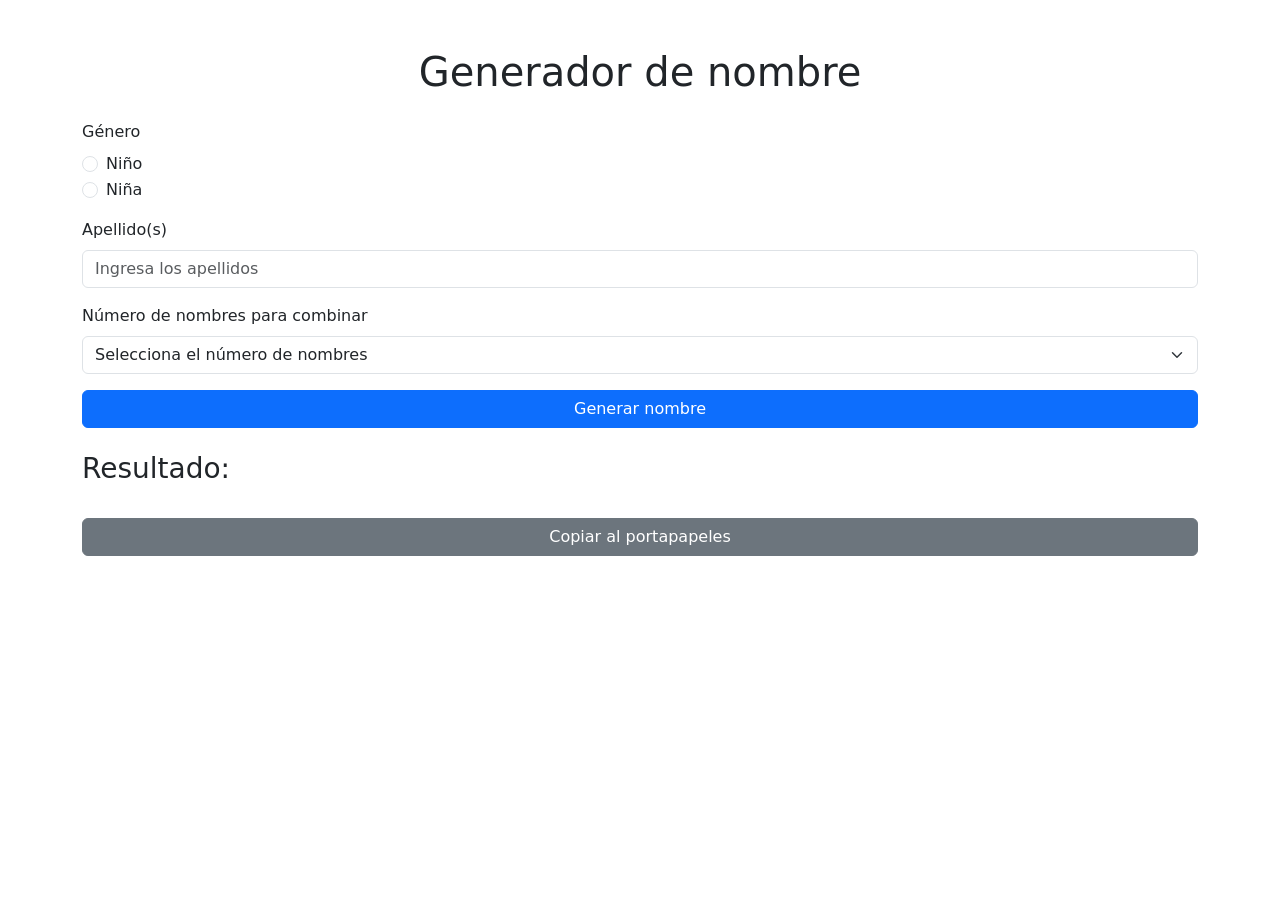
==== index.html @ 13f9e172 "Update index.html Added a TODO comment" ====
<!DOCTYPE html>
<html lang="es">
<head>
    <meta charset="UTF-8">
    <meta name="viewport" content="width=device-width, initial-scale=1.0">
    <title>Generador de nombre</title>
    <!-- Bootstrap CSS -->
    <link href="https://cdn.jsdelivr.net/npm/bootstrap@5.3.0-alpha1/dist/css/bootstrap.min.css" rel="stylesheet">
</head>
<body>

<!-- Contenedor principal -->
<div class="container mt-5">
    <h1 class="text-center mb-4">Generador de nombre</h1>

    <!-- Formulario -->
    <form id="form-nombres">
        <!-- Sección Género -->
        <div class="mb-3">
            <label for="genero" class="form-label">Género</label>
            <div class="form-check">
                <input class="form-check-input" type="radio" name="genero" id="generoNino" value="Niño">
                <label class="form-check-label" for="generoNino">
                    Niño
                </label>
            </div>
            <div class="form-check">
                <input class="form-check-input" type="radio" name="genero" id="generoNina" value="Niña">
                <label class="form-check-label" for="generoNina">
                    Niña
                </label>
            </div>
        </div>

        <!-- Input de Apellidos -->
        <div class="mb-3">
            <label for="apellidos" class="form-label">Apellido(s)</label>
            <input type="text" class="form-control" id="apellidos" placeholder="Ingresa los apellidos">
        </div>

        <!-- Drop-down para elegir número de nombres -->
        <div class="mb-3">
            <label for="numeroNombres" class="form-label">Número de nombres para combinar</label>
            <select class="form-select" id="numeroNombres">
                <option selected>Selecciona el número de nombres</option>
                <option value="1">Uno</option>
                <option value="2">Dos</option>
                <option value="3">Telenovelesco</option>
            </select>
        </div>

        <!-- Botón para generar nombre -->
        <button type="button" id="generarNombre" class="btn btn-primary w-100">Generar nombre</button>

    </form>

    <!-- Resultado -->
    <div class="mt-4">
        <h3>Resultado:</h3>
        <ul id="resultadoNombre"></ul>
        <button type="button" id="copiarPortapapeles" class="btn btn-secondary w-100 mt-3">Copiar al portapapeles</button>
    </div>
</div>

<!-- Bootstrap JS y dependencias -->
<script src="https://cdn.jsdelivr.net/npm/bootstrap@5.3.0-alpha1/dist/js/bootstrap.bundle.min.js"></script>
<!-- jQuery -->
<script src="https://ajax.googleapis.com/ajax/libs/jquery/3.5.1/jquery.min.js"></script>

<script>
    // Función para elegir nombres aleatorios sin repetir
    function obtenerNombresAleatorios(array, cantidad) {
        let nombresSeleccionados = [];
        let arrayTemporal = [...array]; // Clonamos el array para no modificar el original

        for (let i = 0; i < cantidad; i++) {
            let indiceAleatorio = Math.floor(Math.random() * arrayTemporal.length);
            nombresSeleccionados.push(arrayTemporal[indiceAleatorio]);
            arrayTemporal.splice(indiceAleatorio, 1); // Eliminamos el nombre seleccionado para no repetirlo
        }
        return nombresSeleccionados;
    }

    // Función para copiar el contenido al portapapeles
    function copiarAlPortapapeles() {
        // Obtener el contenido del elemento #resultadoNombre
        let contenido = $('#resultadoNombre').text();

        // Crear un elemento textarea temporal para copiar el contenido
        let textarea = document.createElement('textarea');
        textarea.value = contenido;
        document.body.appendChild(textarea);

        // Seleccionar y copiar el texto
        textarea.select();
        document.execCommand('copy');

        // Eliminar el textarea temporal
        document.body.removeChild(textarea);

        // Confirmar al usuario que se ha copiado el contenido
        // TODO: Fix, this is showing the alert multiple times
        // alert('Contenido copiado al portapapeles.');
    }

    // Cargar el archivo JSON con los nombres
    $.getJSON("nombres.json", function(data) {
        // Al hacer clic en el botón de generar nombre
        $('#generarNombre').click(function() {
            // Obtener los valores seleccionados por el usuario
            let genero = $("input[name='genero']:checked").val();
            let apellidos = $('#apellidos').val();
            let cantidadNombres = parseInt($('#numeroNombres').val());

            // Validaciones
            if (!genero) {
                alert("Por favor, selecciona un género.");
                return;
            }
            if (!apellidos) {
                alert("Por favor, ingresa los apellidos.");
                return;
            }
            if (isNaN(cantidadNombres)) {
                alert("Por favor, selecciona la cantidad de nombres.");
                return;
            }

            // Seleccionar el array de nombres según el género
            let nombresArray = (genero === "Niña") ? data.nombresMujer : data.nombresHombre;

            // Obtener nombres aleatorios del array sin repetir
            let nombresSeleccionados = obtenerNombresAleatorios(nombresArray, cantidadNombres);

            // Concatenar nombres con los apellidos
            let nombreCompleto = nombresSeleccionados.join(" ") + " " + apellidos;

            // Obtener iniciales
            let iniciales = nombresSeleccionados.map(n => n.charAt(0)).join('') + apellidos.split(' ').map(a => a.charAt(0)).join('');

            // Obtener el código personalizado
            let apellidosArray = apellidos.split(' ');
            let codigo = (apellidosArray[0].substring(0, 2) + apellidosArray[1].charAt(0) + 
                          nombresSeleccionados[0].charAt(0)).toUpperCase();

            // Obtener fecha actual y sumarle 9 meses
            let fecha = new Date();
            fecha.setMonth(fecha.getMonth() + 9);

            // Formato de fecha (yyMMdd)
            let year = fecha.getFullYear().toString().slice(-2);
            let month = ('0' + (fecha.getMonth() + 1)).slice(-2);
            let day = ('0' + fecha.getDate()).slice(-2);

            let fechaCodigo = year + month + day;

            // Mostrar el resultado
            $('#resultadoNombre').append(
                '<li><b>Nombre:</b> ' + nombreCompleto + '\n<br>' + 
                '<b>Iniciales:</b> ' + iniciales + '\n<br>' + 
                '<b>RFC:</b> ' + codigo + fechaCodigo + '\n\n</li>'
                );

            // Asignar la función al botón
            $('#copiarPortapapeles').click(copiarAlPortapapeles);
        });
    }).fail(function() {
        console.error("Error al cargar la base de datos de nombres.");
    });
</script>
</body>
</html>
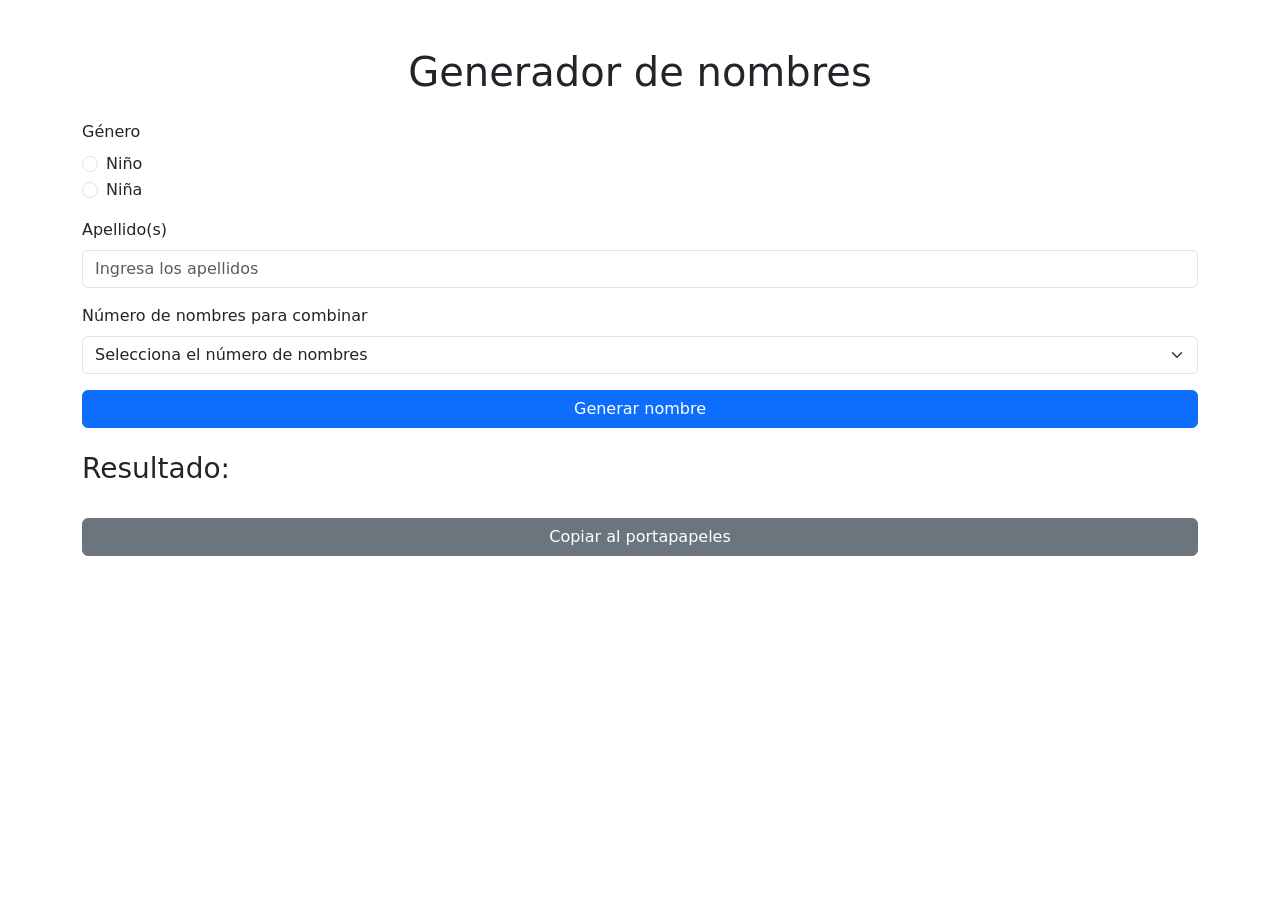
==== commit 191987a3: "Fixed some wording" ====
--- a/index.html
+++ b/index.html
@@ -3,7 +3,7 @@
 <head>
     <meta charset="UTF-8">
     <meta name="viewport" content="width=device-width, initial-scale=1.0">
-    <title>Generador de nombre</title>
+    <title>Generador de nombres</title>
     <!-- Bootstrap CSS -->
     <link href="https://cdn.jsdelivr.net/npm/bootstrap@5.3.0-alpha1/dist/css/bootstrap.min.css" rel="stylesheet">
 </head>
@@ -11,7 +11,7 @@
 
 <!-- Contenedor principal -->
 <div class="container mt-5">
-    <h1 class="text-center mb-4">Generador de nombre</h1>
+    <h1 class="text-center mb-4">Generador de nombres</h1>
 
     <!-- Formulario -->
     <form id="form-nombres">
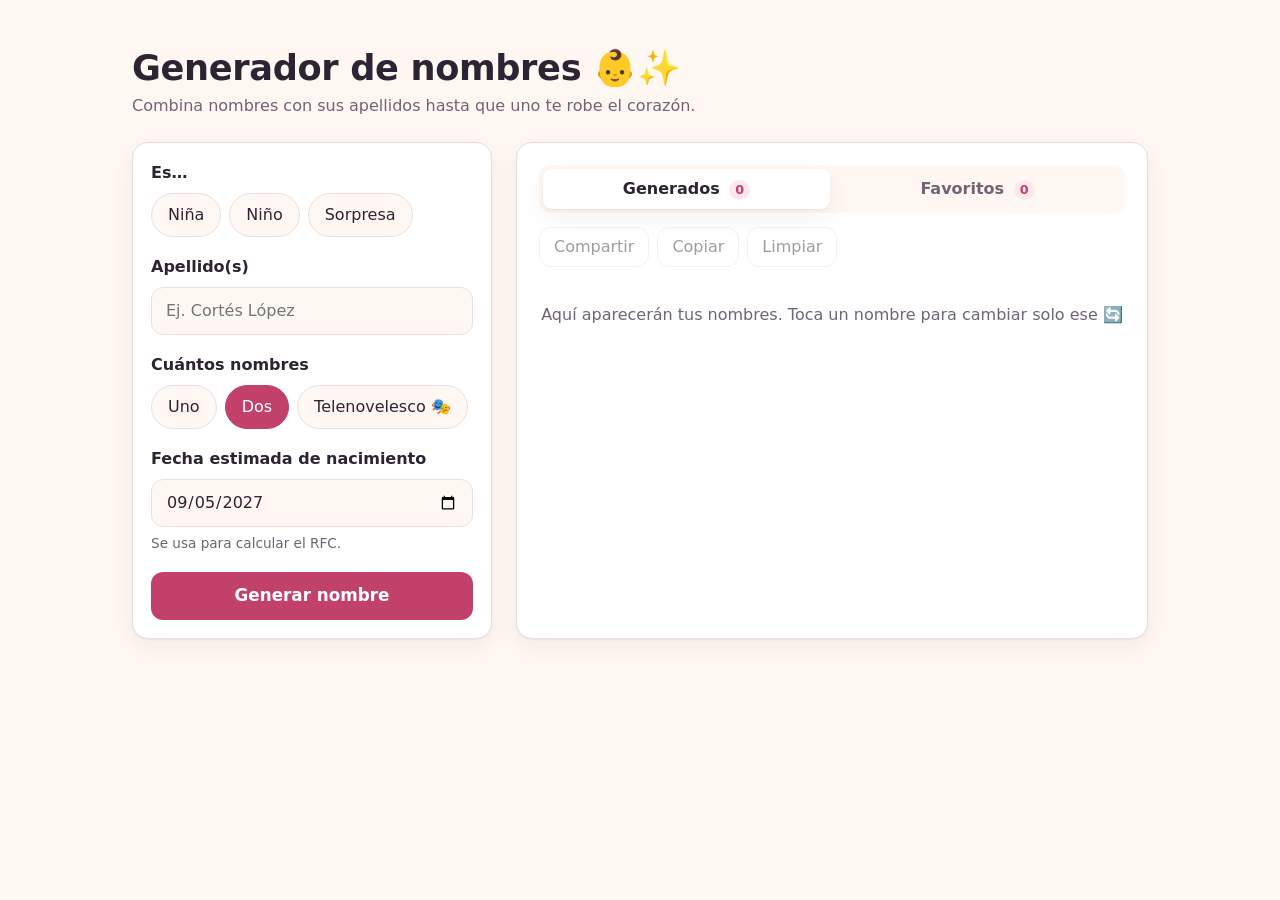
==== commit 9eb55acf: "Rediseño mobile-first, corrección de bugs, favoritos y compartir - Corrige: un solo apellido rompía " ====
--- a/index.html
+++ b/index.html
@@ -2,171 +2,99 @@
 <html lang="es">
 <head>
     <meta charset="UTF-8">
-    <meta name="viewport" content="width=device-width, initial-scale=1.0">
+    <meta name="viewport" content="width=device-width, initial-scale=1.0, viewport-fit=cover">
     <title>Generador de nombres</title>
-    <!-- Bootstrap CSS -->
-    <link href="https://cdn.jsdelivr.net/npm/bootstrap@5.3.0-alpha1/dist/css/bootstrap.min.css" rel="stylesheet">
+    <meta name="description" content="Genera combinaciones de nombres para tu bebé con sus apellidos, guarda tus favoritos y compártelos.">
+    <meta name="theme-color" content="#fff7f2" media="(prefers-color-scheme: light)">
+    <meta name="theme-color" content="#1c1820" media="(prefers-color-scheme: dark)">
+    <meta property="og:title" content="Generador de nombres 👶✨">
+    <meta property="og:description" content="Combinaciones de nombres para tu bebé, con sus apellidos. Guarda tus favoritos y compártelos.">
+    <meta property="og:type" content="website">
+    <link rel="icon" href="data:image/svg+xml,<svg xmlns='http://www.w3.org/2000/svg' viewBox='0 0 100 100'><text y='.9em' font-size='90'>👶</text></svg>">
+    <link rel="stylesheet" href="css/estilos.css">
 </head>
 <body>
+<div class="app">
+    <header class="encabezado">
+        <h1>Generador de nombres <span aria-hidden="true">👶✨</span></h1>
+        <p>Combina nombres con sus apellidos hasta que uno te robe el corazón.</p>
+    </header>
 
-<!-- Contenedor principal -->
-<div class="container mt-5">
-    <h1 class="text-center mb-4">Generador de nombres</h1>
+    <form id="formulario" class="panel formulario" novalidate>
+        <fieldset class="campo">
+            <legend>Es…</legend>
+            <div class="chips" role="radiogroup">
+                <label class="chip"><input type="radio" name="genero" value="nina"><span>Niña</span></label>
+                <label class="chip"><input type="radio" name="genero" value="nino"><span>Niño</span></label>
+                <label class="chip"><input type="radio" name="genero" value="sorpresa"><span>Sorpresa</span></label>
+            </div>
+            <p class="error" id="error-genero" hidden>Elige una opción para saber de qué lista sacar nombres.</p>
+        </fieldset>
 
-    <!-- Formulario -->
-    <form id="form-nombres">
-        <!-- Sección Género -->
-        <div class="mb-3">
-            <label for="genero" class="form-label">Género</label>
-            <div class="form-check">
-                <input class="form-check-input" type="radio" name="genero" id="generoNino" value="Niño">
-                <label class="form-check-label" for="generoNino">
-                    Niño
-                </label>
-            </div>
-            <div class="form-check">
-                <input class="form-check-input" type="radio" name="genero" id="generoNina" value="Niña">
-                <label class="form-check-label" for="generoNina">
-                    Niña
-                </label>
-            </div>
+        <div class="campo">
+            <label for="apellidos" class="etiqueta">Apellido(s)</label>
+            <input type="text" id="apellidos" name="apellidos" class="entrada" placeholder="Ej. Cortés López"
+                   autocomplete="family-name" autocapitalize="words" enterkeyhint="go" aria-describedby="error-apellidos">
+            <p class="error" id="error-apellidos" hidden>Escribe al menos un apellido.</p>
         </div>
 
-        <!-- Input de Apellidos -->
-        <div class="mb-3">
-            <label for="apellidos" class="form-label">Apellido(s)</label>
-            <input type="text" class="form-control" id="apellidos" placeholder="Ingresa los apellidos">
+        <fieldset class="campo">
+            <legend>Cuántos nombres</legend>
+            <div class="chips" role="radiogroup">
+                <label class="chip"><input type="radio" name="cantidad" value="1"><span>Uno</span></label>
+                <label class="chip"><input type="radio" name="cantidad" value="2" checked><span>Dos</span></label>
+                <label class="chip"><input type="radio" name="cantidad" value="3"><span>Telenovelesco 🎭</span></label>
+            </div>
+        </fieldset>
+
+        <div class="campo">
+            <label for="fecha" class="etiqueta">Fecha estimada de nacimiento</label>
+            <input type="date" id="fecha" name="fecha" class="entrada" aria-describedby="ayuda-fecha">
+            <p class="ayuda" id="ayuda-fecha">Se usa para calcular el RFC.</p>
         </div>
 
-        <!-- Drop-down para elegir número de nombres -->
-        <div class="mb-3">
-            <label for="numeroNombres" class="form-label">Número de nombres para combinar</label>
-            <select class="form-select" id="numeroNombres">
-                <option selected>Selecciona el número de nombres</option>
-                <option value="1">Uno</option>
-                <option value="2">Dos</option>
-                <option value="3">Telenovelesco</option>
-            </select>
+        <div class="barra-generar">
+            <button type="submit" class="boton boton-principal" id="generar">Generar nombre</button>
+        </div>
+    </form>
+
+    <main class="panel resultados">
+        <div class="pestanas" role="tablist">
+            <button type="button" role="tab" class="pestana" id="tab-generados" aria-selected="true" aria-controls="lista-generados">
+                Generados <span class="contador" id="contador-generados">0</span>
+            </button>
+            <button type="button" role="tab" class="pestana" id="tab-favoritos" aria-selected="false" aria-controls="lista-favoritos">
+                Favoritos <span class="contador" id="contador-favoritos">0</span>
+            </button>
         </div>
 
-        <!-- Botón para generar nombre -->
-        <button type="button" id="generarNombre" class="btn btn-primary w-100">Generar nombre</button>
+        <div class="herramientas">
+            <button type="button" class="boton boton-suave" id="compartir">Compartir</button>
+            <button type="button" class="boton boton-suave" id="copiar">Copiar</button>
+            <button type="button" class="boton boton-suave" id="limpiar">Limpiar</button>
+        </div>
 
-    </form>
+        <ul class="lista" id="lista-generados" role="tabpanel" aria-labelledby="tab-generados"></ul>
+        <ul class="lista" id="lista-favoritos" role="tabpanel" aria-labelledby="tab-favoritos" hidden></ul>
 
-    <!-- Resultado -->
-    <div class="mt-4">
-        <h3>Resultado:</h3>
-        <ul id="resultadoNombre"></ul>
-        <button type="button" id="copiarPortapapeles" class="btn btn-secondary w-100 mt-3">Copiar al portapapeles</button>
-    </div>
+        <p class="vacio" id="vacio-generados">Aquí aparecerán tus nombres. Toca un nombre para cambiar solo ese 🔄</p>
+        <p class="vacio" id="vacio-favoritos" hidden>Aún no tienes favoritos. Toca el ♡ de un nombre que te guste.</p>
+    </main>
 </div>
 
-<!-- Bootstrap JS y dependencias -->
-<script src="https://cdn.jsdelivr.net/npm/bootstrap@5.3.0-alpha1/dist/js/bootstrap.bundle.min.js"></script>
-<!-- jQuery -->
-<script src="https://ajax.googleapis.com/ajax/libs/jquery/3.5.1/jquery.min.js"></script>
+<div class="aviso" id="aviso" role="status" aria-live="polite"></div>
 
-<script>
-    // Función para elegir nombres aleatorios sin repetir
-    function obtenerNombresAleatorios(array, cantidad) {
-        let nombresSeleccionados = [];
-        let arrayTemporal = [...array]; // Clonamos el array para no modificar el original
+<template id="plantilla-tarjeta">
+    <li class="tarjeta">
+        <p class="nombre-completo"><span class="nombres"></span> <span class="apellidos"></span></p>
+        <p class="detalles"></p>
+        <div class="acciones">
+            <button type="button" class="icono favorito" aria-pressed="false" aria-label="Guardar en favoritos">♡</button>
+            <button type="button" class="icono compartir-uno" aria-label="Compartir este nombre">↗</button>
+        </div>
+    </li>
+</template>
 
-        for (let i = 0; i < cantidad; i++) {
-            let indiceAleatorio = Math.floor(Math.random() * arrayTemporal.length);
-            nombresSeleccionados.push(arrayTemporal[indiceAleatorio]);
-            arrayTemporal.splice(indiceAleatorio, 1); // Eliminamos el nombre seleccionado para no repetirlo
-        }
-        return nombresSeleccionados;
-    }
-
-    // Función para copiar el contenido al portapapeles
-    function copiarAlPortapapeles() {
-        // Obtener el contenido del elemento #resultadoNombre
-        let contenido = $('#resultadoNombre').text();
-
-        // Crear un elemento textarea temporal para copiar el contenido
-        let textarea = document.createElement('textarea');
-        textarea.value = contenido;
-        document.body.appendChild(textarea);
-
-        // Seleccionar y copiar el texto
-        textarea.select();
-        document.execCommand('copy');
-
-        // Eliminar el textarea temporal
-        document.body.removeChild(textarea);
-
-        // Confirmar al usuario que se ha copiado el contenido
-        // TODO: Fix, this is showing the alert multiple times
-        // alert('Contenido copiado al portapapeles.');
-    }
-
-    // Cargar el archivo JSON con los nombres
-    $.getJSON("nombres.json", function(data) {
-        // Al hacer clic en el botón de generar nombre
-        $('#generarNombre').click(function() {
-            // Obtener los valores seleccionados por el usuario
-            let genero = $("input[name='genero']:checked").val();
-            let apellidos = $('#apellidos').val();
-            let cantidadNombres = parseInt($('#numeroNombres').val());
-
-            // Validaciones
-            if (!genero) {
-                alert("Por favor, selecciona un género.");
-                return;
-            }
-            if (!apellidos) {
-                alert("Por favor, ingresa los apellidos.");
-                return;
-            }
-            if (isNaN(cantidadNombres)) {
-                alert("Por favor, selecciona la cantidad de nombres.");
-                return;
-            }
-
-            // Seleccionar el array de nombres según el género
-            let nombresArray = (genero === "Niña") ? data.nombresMujer : data.nombresHombre;
-
-            // Obtener nombres aleatorios del array sin repetir
-            let nombresSeleccionados = obtenerNombresAleatorios(nombresArray, cantidadNombres);
-
-            // Concatenar nombres con los apellidos
-            let nombreCompleto = nombresSeleccionados.join(" ") + " " + apellidos;
-
-            // Obtener iniciales
-            let iniciales = nombresSeleccionados.map(n => n.charAt(0)).join('') + apellidos.split(' ').map(a => a.charAt(0)).join('');
-
-            // Obtener el código personalizado
-            let apellidosArray = apellidos.split(' ');
-            let codigo = (apellidosArray[0].substring(0, 2) + apellidosArray[1].charAt(0) + 
-                          nombresSeleccionados[0].charAt(0)).toUpperCase();
-
-            // Obtener fecha actual y sumarle 9 meses
-            let fecha = new Date();
-            fecha.setMonth(fecha.getMonth() + 9);
-
-            // Formato de fecha (yyMMdd)
-            let year = fecha.getFullYear().toString().slice(-2);
-            let month = ('0' + (fecha.getMonth() + 1)).slice(-2);
-            let day = ('0' + fecha.getDate()).slice(-2);
-
-            let fechaCodigo = year + month + day;
-
-            // Mostrar el resultado
-            $('#resultadoNombre').append(
-                '<li><b>Nombre:</b> ' + nombreCompleto + '\n<br>' + 
-                '<b>Iniciales:</b> ' + iniciales + '\n<br>' + 
-                '<b>RFC:</b> ' + codigo + fechaCodigo + '\n\n</li>'
-                );
-
-            // Asignar la función al botón
-            $('#copiarPortapapeles').click(copiarAlPortapapeles);
-        });
-    }).fail(function() {
-        console.error("Error al cargar la base de datos de nombres.");
-    });
-</script>
+<script type="module" src="js/app.js"></script>
 </body>
 </html>
--- a/css/estilos.css
+++ b/css/estilos.css
@@ -0,0 +1,330 @@
+/* ---------- Tokens ---------- */
+:root {
+    --fondo: #fff7f2;
+    --panel: #ffffff;
+    --texto: #2d2433;
+    --texto-suave: #6e6475;
+    --borde: #eadfe0;
+    --acento: #c2416b;
+    --acento-texto: #ffffff;
+    --acento-suave: #fde8ee;
+    --error: #b42318;
+    --sombra: 0 1px 2px rgb(45 36 51 / 6%), 0 8px 24px rgb(45 36 51 / 6%);
+    --radio: 16px;
+    --fuente: system-ui, -apple-system, "Segoe UI", Roboto, sans-serif;
+    --fuente-nombre: "Iowan Old Style", "Palatino Linotype", Palatino, Georgia, serif;
+    color-scheme: light dark;
+}
+
+@media (prefers-color-scheme: dark) {
+    :root {
+        --fondo: #1c1820;
+        --panel: #26212b;
+        --texto: #f3eef5;
+        --texto-suave: #b4aab9;
+        --borde: #3a333f;
+        --acento: #f07fa0;
+        --acento-texto: #1c1820;
+        --acento-suave: #3d2731;
+        --error: #ff8a80;
+        --sombra: none;
+    }
+}
+
+/* ---------- Base ---------- */
+*, *::before, *::after { box-sizing: border-box; }
+
+body {
+    margin: 0;
+    background: var(--fondo);
+    color: var(--texto);
+    font-family: var(--fuente);
+    font-size: 16px;
+    line-height: 1.5;
+    -webkit-font-smoothing: antialiased;
+}
+
+button, input { font: inherit; color: inherit; }
+button { cursor: pointer; }
+button:disabled { cursor: not-allowed; opacity: .45; }
+
+:focus-visible { outline: 3px solid var(--acento); outline-offset: 2px; }
+
+[hidden] { display: none !important; }
+
+/* ---------- Layout (móvil primero) ---------- */
+.app {
+    max-width: 1080px;
+    margin: 0 auto;
+    padding: 20px 16px calc(96px + env(safe-area-inset-bottom));
+    display: grid;
+    gap: 16px;
+}
+
+.encabezado h1 {
+    margin: 0;
+    font-size: clamp(1.6rem, 6vw, 2.2rem);
+    line-height: 1.15;
+    letter-spacing: -0.01em;
+}
+.encabezado p { margin: 6px 0 0; color: var(--texto-suave); }
+
+.panel {
+    background: var(--panel);
+    border: 1px solid var(--borde);
+    border-radius: var(--radio);
+    box-shadow: var(--sombra);
+    padding: 18px;
+}
+
+/* ---------- Formulario ---------- */
+.formulario { display: grid; gap: 18px; }
+
+.campo { margin: 0; padding: 0; border: 0; min-width: 0; }
+.campo legend, .etiqueta {
+    display: block;
+    font-weight: 600;
+    margin-bottom: 8px;
+    padding: 0;
+}
+.ayuda { margin: 6px 0 0; color: var(--texto-suave); font-size: .85rem; }
+
+.entrada {
+    width: 100%;
+    min-height: 48px;
+    padding: 10px 14px;
+    border: 1.5px solid var(--borde);
+    border-radius: 12px;
+    background: var(--fondo);
+}
+.entrada:focus { border-color: var(--acento); outline: none; box-shadow: 0 0 0 3px var(--acento-suave); }
+.entrada[aria-invalid] { border-color: var(--error); }
+
+.error { color: var(--error); font-size: .9rem; margin: 6px 0 0; }
+
+.chips { display: flex; flex-wrap: wrap; gap: 8px; }
+.chip { position: relative; }
+.chip input { position: absolute; opacity: 0; inset: 0; margin: 0; cursor: pointer; }
+.chip span {
+    display: inline-flex;
+    align-items: center;
+    min-height: 44px;
+    padding: 8px 16px;
+    border: 1.5px solid var(--borde);
+    border-radius: 999px;
+    background: var(--fondo);
+    font-weight: 500;
+    transition: background-color .15s, border-color .15s, color .15s;
+}
+.chip input:checked + span {
+    background: var(--acento);
+    border-color: var(--acento);
+    color: var(--acento-texto);
+}
+.chip input:focus-visible + span { outline: 3px solid var(--acento); outline-offset: 2px; }
+
+/* ---------- Botones ---------- */
+.boton {
+    min-height: 48px;
+    padding: 10px 18px;
+    border-radius: 12px;
+    border: 1.5px solid transparent;
+    font-weight: 600;
+    transition: transform .1s, background-color .15s;
+}
+.boton:active:not(:disabled) { transform: scale(.98); }
+
+.boton-principal {
+    width: 100%;
+    background: var(--acento);
+    color: var(--acento-texto);
+    font-size: 1.05rem;
+}
+.boton-suave {
+    min-height: 40px;
+    padding: 6px 14px;
+    background: transparent;
+    border-color: var(--borde);
+    font-weight: 500;
+}
+
+/* En móvil, el botón vive abajo, al alcance del pulgar */
+.barra-generar {
+    position: fixed;
+    left: 0;
+    right: 0;
+    bottom: 0;
+    z-index: 10;
+    padding: 12px 16px calc(12px + env(safe-area-inset-bottom));
+    background: color-mix(in srgb, var(--fondo) 88%, transparent);
+    backdrop-filter: blur(10px);
+    -webkit-backdrop-filter: blur(10px);
+    border-top: 1px solid var(--borde);
+}
+
+/* ---------- Resultados ---------- */
+.resultados { display: grid; gap: 14px; align-content: start; }
+
+.pestanas {
+    display: grid;
+    grid-template-columns: 1fr 1fr;
+    gap: 4px;
+    padding: 4px;
+    background: var(--fondo);
+    border-radius: 12px;
+}
+.pestana {
+    min-height: 40px;
+    border: 0;
+    border-radius: 9px;
+    background: transparent;
+    font-weight: 600;
+    color: var(--texto-suave);
+}
+.pestana[aria-selected="true"] { background: var(--panel); color: var(--texto); box-shadow: var(--sombra); }
+.contador {
+    display: inline-block;
+    min-width: 1.6em;
+    padding: 0 6px;
+    margin-left: 4px;
+    border-radius: 999px;
+    background: var(--acento-suave);
+    color: var(--acento);
+    font-size: .8rem;
+}
+
+.herramientas { display: flex; flex-wrap: wrap; gap: 8px; }
+
+.lista { list-style: none; margin: 0; padding: 0; display: grid; gap: 10px; }
+
+.tarjeta {
+    display: grid;
+    grid-template-columns: 1fr auto;
+    gap: 4px 8px;
+    padding: 14px 12px 14px 16px;
+    border: 1px solid var(--borde);
+    border-radius: 14px;
+    background: var(--panel);
+    scroll-margin: 16px 0 104px;
+}
+.tarjeta.nueva { animation: aparecer .35s ease-out; border-color: var(--acento); }
+
+@keyframes aparecer {
+    from { opacity: 0; transform: translateY(-6px); }
+    to { opacity: 1; transform: none; }
+}
+@media (prefers-reduced-motion: reduce) {
+    .tarjeta.nueva { animation: none; }
+}
+
+.nombre-completo {
+    grid-column: 1;
+    margin: 0;
+    font-family: var(--fuente-nombre);
+    font-size: 1.35rem;
+    line-height: 1.3;
+    overflow-wrap: anywhere;
+}
+.nombre { font-weight: 600; }
+.nombre.cambiable {
+    padding: 0 2px;
+    border: 0;
+    background: none;
+    font-family: inherit;
+    font-size: inherit;
+    text-decoration: underline dotted var(--acento) 2px;
+    text-underline-offset: 4px;
+    border-radius: 4px;
+}
+.nombre.cambiable:hover { background: var(--acento-suave); }
+.apellidos { color: var(--texto-suave); }
+
+.detalles {
+    grid-column: 1;
+    margin: 0;
+    color: var(--texto-suave);
+    font-size: .88rem;
+    font-variant-numeric: tabular-nums;
+    letter-spacing: .02em;
+}
+
+.acciones {
+    grid-column: 2;
+    grid-row: 1 / span 2;
+    display: flex;
+    flex-direction: column;
+    gap: 2px;
+}
+.icono {
+    width: 44px;
+    height: 44px;
+    border: 0;
+    border-radius: 50%;
+    background: transparent;
+    font-size: 1.35rem;
+    line-height: 1;
+    color: var(--texto-suave);
+}
+.icono:hover { background: var(--acento-suave); }
+.favorito[aria-pressed="true"] { color: var(--acento); }
+
+.vacio { margin: 8px 0; color: var(--texto-suave); text-align: center; }
+
+/* ---------- Aviso flotante ---------- */
+.aviso {
+    position: fixed;
+    left: 50%;
+    bottom: calc(88px + env(safe-area-inset-bottom));
+    z-index: 20;
+    display: flex;
+    align-items: center;
+    gap: 12px;
+    max-width: calc(100% - 32px);
+    padding: 10px 16px;
+    border-radius: 12px;
+    background: var(--texto);
+    color: var(--fondo);
+    font-weight: 500;
+    opacity: 0;
+    pointer-events: none;
+    transform: translate(-50%, 8px);
+    transition: opacity .2s, transform .2s;
+}
+.aviso.visible { opacity: 1; pointer-events: auto; transform: translate(-50%, 0); }
+.deshacer {
+    border: 0;
+    background: none;
+    color: var(--acento-suave);
+    font-weight: 700;
+    text-decoration: underline;
+    padding: 4px;
+}
+
+/* ---------- Escritorio: dos columnas ---------- */
+@media (min-width: 880px) {
+    .app {
+        grid-template-columns: 360px 1fr;
+        grid-template-areas:
+            "encabezado encabezado"
+            "formulario resultados";
+        gap: 24px;
+        padding: 48px 32px;
+    }
+    .encabezado { grid-area: encabezado; }
+    .formulario { grid-area: formulario; position: sticky; top: 24px; align-self: start; }
+    .resultados { grid-area: resultados; padding: 22px; }
+
+    .barra-generar {
+        position: static;
+        padding: 0;
+        background: none;
+        backdrop-filter: none;
+        -webkit-backdrop-filter: none;
+        border: 0;
+    }
+    .aviso { bottom: 32px; }
+
+    .lista { grid-template-columns: repeat(auto-fill, minmax(300px, 1fr)); }
+    .acciones { grid-row: 1; flex-direction: row; }
+    .detalles { grid-column: 1 / -1; }
+}
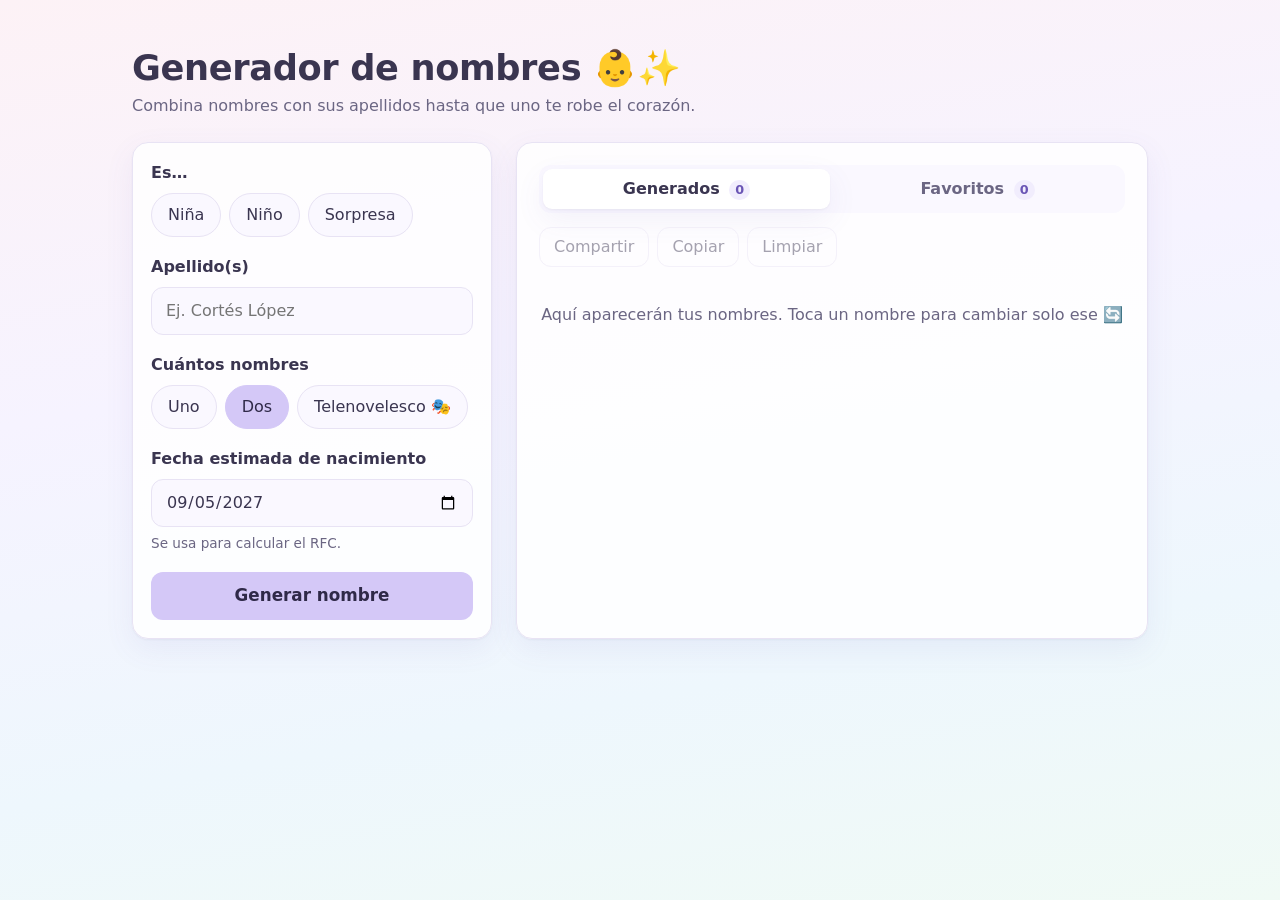
==== commit fb8c1070: "Paleta pastel en la página principal y en /share Lavanda como acento con rosa, celeste y menta de ap" ====
--- a/index.html
+++ b/index.html
@@ -5,8 +5,8 @@
     <meta name="viewport" content="width=device-width, initial-scale=1.0, viewport-fit=cover">
     <title>Generador de nombres</title>
     <meta name="description" content="Genera combinaciones de nombres para tu bebé con sus apellidos, guarda tus favoritos y compártelos.">
-    <meta name="theme-color" content="#fff7f2" media="(prefers-color-scheme: light)">
-    <meta name="theme-color" content="#1c1820" media="(prefers-color-scheme: dark)">
+    <meta name="theme-color" content="#faf8ff" media="(prefers-color-scheme: light)">
+    <meta name="theme-color" content="#1d1b26" media="(prefers-color-scheme: dark)">
     <meta property="og:title" content="Generador de nombres 👶✨">
     <meta property="og:description" content="Combinaciones de nombres para tu bebé, con sus apellidos. Guarda tus favoritos y compártelos.">
     <meta property="og:type" content="website">
--- a/css/estilos.css
+++ b/css/estilos.css
@@ -1,15 +1,22 @@
 /* ---------- Tokens ---------- */
 :root {
-    --fondo: #fff7f2;
+    /* Paleta pastel: lavanda como acento, con rosa, celeste y menta de apoyo */
+    --fondo: #faf8ff;
+    --fondo-degradado: linear-gradient(170deg, #fdf2f6 0%, #f6f3ff 38%, #eef7fd 72%, #f0faf5 100%);
     --panel: #ffffff;
-    --texto: #2d2433;
-    --texto-suave: #6e6475;
-    --borde: #eadfe0;
-    --acento: #c2416b;
-    --acento-texto: #ffffff;
-    --acento-suave: #fde8ee;
+    --texto: #3a3550;
+    --texto-suave: #6b6683;
+    --borde: #e8e3f4;
+    --acento: #d4c8f7;          /* relleno: botón principal, chips activos */
+    --acento-texto: #2f2948;    /* texto sobre el relleno pastel */
+    --acento-fuerte: #6a55b5;   /* textos, contornos y foco (contraste AA) */
+    --acento-suave: #f1edfd;
+    --rosa: #f9d3df;
+    --rosa-fuerte: #d9668a;
+    --celeste: #cfe7fa;
+    --menta: #cdeee0;
     --error: #b42318;
-    --sombra: 0 1px 2px rgb(45 36 51 / 6%), 0 8px 24px rgb(45 36 51 / 6%);
+    --sombra: 0 1px 2px rgb(58 53 80 / 5%), 0 10px 30px rgb(106 85 181 / 8%);
     --radio: 16px;
     --fuente: system-ui, -apple-system, "Segoe UI", Roboto, sans-serif;
     --fuente-nombre: "Iowan Old Style", "Palatino Linotype", Palatino, Georgia, serif;
@@ -18,14 +25,20 @@
 
 @media (prefers-color-scheme: dark) {
     :root {
-        --fondo: #1c1820;
-        --panel: #26212b;
-        --texto: #f3eef5;
-        --texto-suave: #b4aab9;
-        --borde: #3a333f;
-        --acento: #f07fa0;
-        --acento-texto: #1c1820;
-        --acento-suave: #3d2731;
+        --fondo: #1d1b26;
+        --fondo-degradado: linear-gradient(170deg, #241f2c 0%, #1d1b26 50%, #1b2128 100%);
+        --panel: #272433;
+        --texto: #f1eef8;
+        --texto-suave: #b5b0c8;
+        --borde: #3a3649;
+        --acento: #bfb0f0;
+        --acento-texto: #1f1b2e;
+        --acento-fuerte: #cdc2f6;
+        --acento-suave: #332d47;
+        --rosa: #e9b3c5;
+        --rosa-fuerte: #f2a0ba;
+        --celeste: #aed3ef;
+        --menta: #aadfc8;
         --error: #ff8a80;
         --sombra: none;
     }
@@ -36,7 +49,7 @@
 
 body {
     margin: 0;
-    background: var(--fondo);
+    background: var(--fondo) var(--fondo-degradado) fixed;
     color: var(--texto);
     font-family: var(--fuente);
     font-size: 16px;
@@ -48,7 +61,7 @@
 button { cursor: pointer; }
 button:disabled { cursor: not-allowed; opacity: .45; }
 
-:focus-visible { outline: 3px solid var(--acento); outline-offset: 2px; }
+:focus-visible { outline: 3px solid var(--acento-fuerte); outline-offset: 2px; }
 
 [hidden] { display: none !important; }
 
@@ -75,6 +88,7 @@
     border-radius: var(--radio);
     box-shadow: var(--sombra);
     padding: 18px;
+    background: color-mix(in srgb, var(--panel) 88%, transparent);
 }
 
 /* ---------- Formulario ---------- */
@@ -97,7 +111,7 @@
     border-radius: 12px;
     background: var(--fondo);
 }
-.entrada:focus { border-color: var(--acento); outline: none; box-shadow: 0 0 0 3px var(--acento-suave); }
+.entrada:focus { border-color: var(--acento-fuerte); outline: none; box-shadow: 0 0 0 3px var(--acento-suave); }
 .entrada[aria-invalid] { border-color: var(--error); }
 
 .error { color: var(--error); font-size: .9rem; margin: 6px 0 0; }
@@ -121,7 +135,11 @@
     border-color: var(--acento);
     color: var(--acento-texto);
 }
-.chip input:focus-visible + span { outline: 3px solid var(--acento); outline-offset: 2px; }
+.chip input[value="nina"]:checked + span { background: var(--rosa); border-color: var(--rosa); }
+.chip input[value="nino"]:checked + span { background: var(--celeste); border-color: var(--celeste); }
+.chip input[value="sorpresa"]:checked + span { background: var(--menta); border-color: var(--menta); }
+.chip input:checked + span { color: var(--acento-texto); }
+.chip input:focus-visible + span { outline: 3px solid var(--acento-fuerte); outline-offset: 2px; }
 
 /* ---------- Botones ---------- */
 .boton {
@@ -156,7 +174,7 @@
     bottom: 0;
     z-index: 10;
     padding: 12px 16px calc(12px + env(safe-area-inset-bottom));
-    background: color-mix(in srgb, var(--fondo) 88%, transparent);
+    background: color-mix(in srgb, var(--panel) 80%, transparent);
     backdrop-filter: blur(10px);
     -webkit-backdrop-filter: blur(10px);
     border-top: 1px solid var(--borde);
@@ -189,7 +207,7 @@
     margin-left: 4px;
     border-radius: 999px;
     background: var(--acento-suave);
-    color: var(--acento);
+    color: var(--acento-fuerte);
     font-size: .8rem;
 }
 
@@ -207,7 +225,11 @@
     background: var(--panel);
     scroll-margin: 16px 0 104px;
 }
-.tarjeta.nueva { animation: aparecer .35s ease-out; border-color: var(--acento); }
+.tarjeta { border-left: 5px solid var(--borde); }
+.tarjeta.genero-nina { border-left-color: var(--rosa); }
+.tarjeta.genero-nino { border-left-color: var(--celeste); }
+
+.tarjeta.nueva { animation: aparecer .35s ease-out; box-shadow: 0 0 0 2px var(--acento); }
 
 @keyframes aparecer {
     from { opacity: 0; transform: translateY(-6px); }
@@ -232,7 +254,7 @@
     background: none;
     font-family: inherit;
     font-size: inherit;
-    text-decoration: underline dotted var(--acento) 2px;
+    text-decoration: underline dotted var(--acento-fuerte) 2px;
     text-underline-offset: 4px;
     border-radius: 4px;
 }
@@ -266,7 +288,7 @@
     color: var(--texto-suave);
 }
 .icono:hover { background: var(--acento-suave); }
-.favorito[aria-pressed="true"] { color: var(--acento); }
+.favorito[aria-pressed="true"] { color: var(--rosa-fuerte); }
 
 .vacio { margin: 8px 0; color: var(--texto-suave); text-align: center; }
 
@@ -328,3 +350,68 @@
     .acciones { grid-row: 1; flex-direction: row; }
     .detalles { grid-column: 1 / -1; }
 }
+
+/* ---------- Página de detalle (share) ---------- */
+.detalle {
+    max-width: 560px;
+    min-height: 100dvh;
+    margin: 0 auto;
+    padding: 20px 16px calc(32px + env(safe-area-inset-bottom));
+    display: flex;
+    flex-direction: column;
+    gap: 20px;
+}
+.volver {
+    align-self: flex-start;
+    color: var(--texto-suave);
+    text-decoration: none;
+    font-weight: 500;
+    padding: 8px 0;
+}
+.volver:hover { color: var(--acento-fuerte); }
+
+.tarjeta-detalle {
+    margin-block: auto 0;
+    padding: 32px 24px;
+    text-align: center;
+}
+.antetitulo {
+    margin: 0;
+    color: var(--acento-fuerte);
+    font-size: .8rem;
+    font-weight: 700;
+    letter-spacing: .08em;
+    text-transform: uppercase;
+}
+.nombre-detalle {
+    margin: 12px 0 8px;
+    font-family: var(--fuente-nombre);
+    font-size: clamp(2rem, 9vw, 3rem);
+    line-height: 1.15;
+    overflow-wrap: anywhere;
+}
+.iniciales-detalle { margin: 0; color: var(--texto-suave); }
+.iniciales-detalle strong { color: var(--texto); letter-spacing: .08em; }
+
+.acciones-detalle {
+    display: grid;
+    grid-template-columns: 1fr 1fr;
+    gap: 10px;
+    margin-top: 28px;
+}
+.acciones-detalle .boton { width: 100%; min-height: 48px; }
+
+.boton-generar-mas {
+    display: flex;
+    align-items: center;
+    justify-content: center;
+    margin-bottom: auto;
+    color: var(--texto);
+    text-decoration: none;
+}
+.pagina-detalle .aviso { bottom: calc(24px + env(safe-area-inset-bottom)); }
+
+@media (min-width: 880px) {
+    .detalle { padding-top: 48px; }
+    .tarjeta-detalle { padding: 48px 40px; }
+}
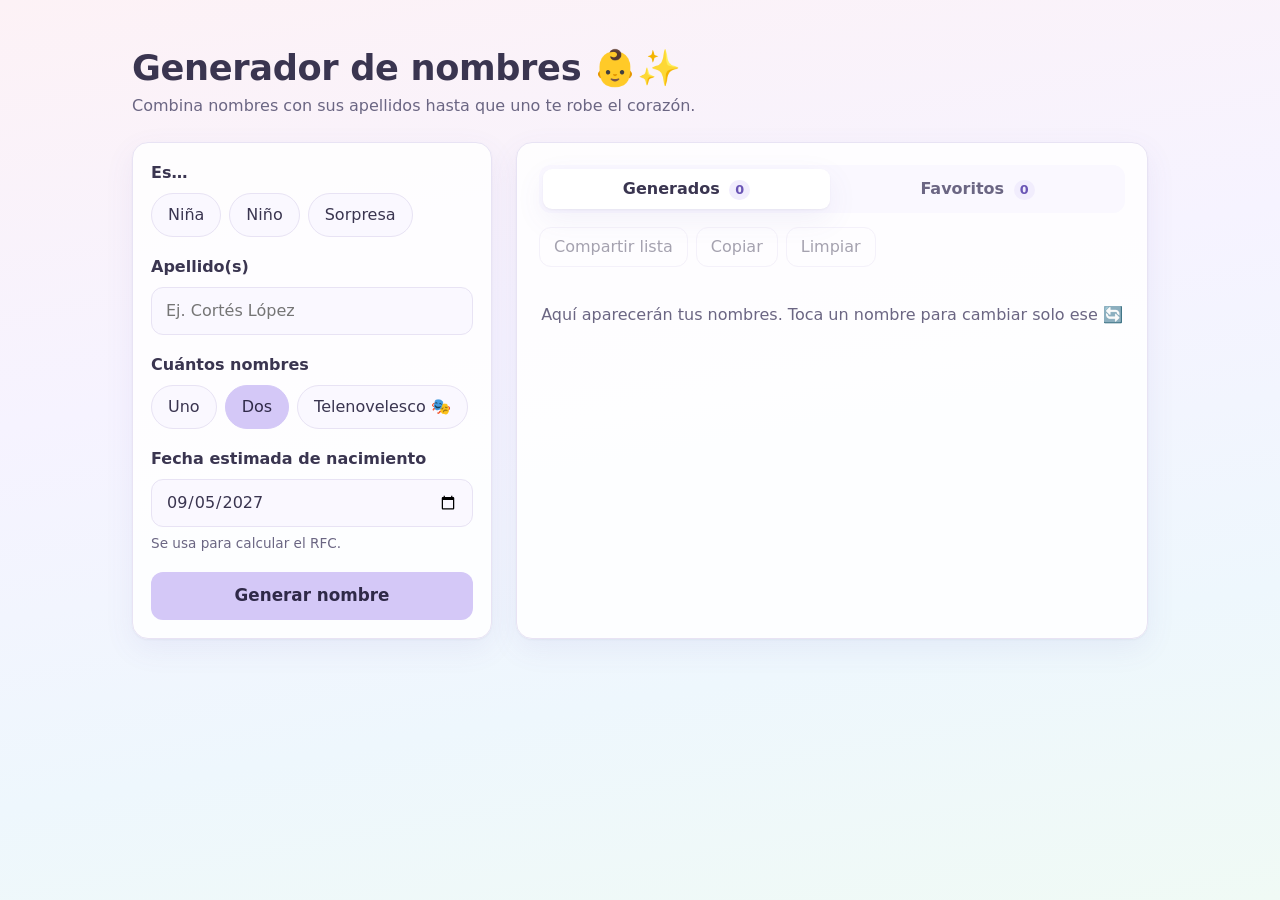
==== commit cc08e04f: "Botones visibles de Guardar y Compartir en cada tarjeta El icono ↗ no se reconocía como compartir. C" ====
--- a/index.html
+++ b/index.html
@@ -11,7 +11,7 @@
     <meta property="og:description" content="Combinaciones de nombres para tu bebé, con sus apellidos. Guarda tus favoritos y compártelos.">
     <meta property="og:type" content="website">
     <link rel="icon" href="data:image/svg+xml,<svg xmlns='http://www.w3.org/2000/svg' viewBox='0 0 100 100'><text y='.9em' font-size='90'>👶</text></svg>">
-    <link rel="stylesheet" href="css/estilos.css">
+    <link rel="stylesheet" href="css/estilos.css?v=4">
 </head>
 <body>
 <div class="app">
@@ -69,7 +69,7 @@
         </div>
 
         <div class="herramientas">
-            <button type="button" class="boton boton-suave" id="compartir">Compartir</button>
+            <button type="button" class="boton boton-suave" id="compartir">Compartir lista</button>
             <button type="button" class="boton boton-suave" id="copiar">Copiar</button>
             <button type="button" class="boton boton-suave" id="limpiar">Limpiar</button>
         </div>
@@ -78,7 +78,7 @@
         <ul class="lista" id="lista-favoritos" role="tabpanel" aria-labelledby="tab-favoritos" hidden></ul>
 
         <p class="vacio" id="vacio-generados">Aquí aparecerán tus nombres. Toca un nombre para cambiar solo ese 🔄</p>
-        <p class="vacio" id="vacio-favoritos" hidden>Aún no tienes favoritos. Toca el ♡ de un nombre que te guste.</p>
+        <p class="vacio" id="vacio-favoritos" hidden>Aún no tienes favoritos. Toca <strong>♡ Guardar</strong> en un nombre que te guste.</p>
     </main>
 </div>
 
@@ -89,12 +89,17 @@
         <p class="nombre-completo"><span class="nombres"></span> <span class="apellidos"></span></p>
         <p class="detalles"></p>
         <div class="acciones">
-            <button type="button" class="icono favorito" aria-pressed="false" aria-label="Guardar en favoritos">♡</button>
-            <button type="button" class="icono compartir-uno" aria-label="Compartir este nombre">↗</button>
+            <button type="button" class="accion favorito" aria-pressed="false">
+                <span class="corazon" aria-hidden="true">♡</span> <span class="texto-favorito">Guardar</span>
+            </button>
+            <button type="button" class="accion compartir-uno">
+                <svg aria-hidden="true" width="18" height="18" viewBox="0 0 24 24" fill="none" stroke="currentColor" stroke-width="2" stroke-linecap="round" stroke-linejoin="round"><path d="M12 3v12"/><path d="m7 8 5-5 5 5"/><path d="M5 12v7a2 2 0 0 0 2 2h10a2 2 0 0 0 2-2v-7"/></svg>
+                Compartir
+            </button>
         </div>
     </li>
 </template>
 
-<script type="module" src="js/app.js"></script>
+<script type="module" src="js/app.js?v=4"></script>
 </body>
 </html>
--- a/css/estilos.css
+++ b/css/estilos.css
@@ -217,7 +217,7 @@
 
 .tarjeta {
     display: grid;
-    grid-template-columns: 1fr auto;
+    grid-template-columns: 1fr;
     gap: 4px 8px;
     padding: 14px 12px 14px 16px;
     border: 1px solid var(--borde);
@@ -271,24 +271,31 @@
 }
 
 .acciones {
-    grid-column: 2;
-    grid-row: 1 / span 2;
+    grid-column: 1 / -1;
     display: flex;
-    flex-direction: column;
-    gap: 2px;
-}
-.icono {
-    width: 44px;
-    height: 44px;
-    border: 0;
-    border-radius: 50%;
-    background: transparent;
-    font-size: 1.35rem;
-    line-height: 1;
-    color: var(--texto-suave);
-}
-.icono:hover { background: var(--acento-suave); }
-.favorito[aria-pressed="true"] { color: var(--rosa-fuerte); }
+    flex-wrap: wrap;
+    gap: 8px;
+    margin-top: 10px;
+}
+.accion {
+    display: inline-flex;
+    align-items: center;
+    gap: 6px;
+    min-height: 40px;
+    padding: 6px 16px;
+    border: 1.5px solid var(--borde);
+    border-radius: 999px;
+    background: var(--panel);
+    color: var(--texto);
+    font-weight: 600;
+    font-size: .92rem;
+    transition: background-color .15s, border-color .15s;
+}
+.accion:active { transform: scale(.97); }
+.accion:hover { border-color: var(--acento); }
+.corazon { font-size: 1.15rem; line-height: 1; color: var(--rosa-fuerte); }
+.favorito[aria-pressed="true"] { background: var(--rosa); border-color: var(--rosa); color: var(--acento-texto); }
+.compartir-uno { background: var(--acento-suave); border-color: var(--acento-suave); color: var(--acento-fuerte); }
 
 .vacio { margin: 8px 0; color: var(--texto-suave); text-align: center; }
 
@@ -347,8 +354,6 @@
     .aviso { bottom: 32px; }
 
     .lista { grid-template-columns: repeat(auto-fill, minmax(300px, 1fr)); }
-    .acciones { grid-row: 1; flex-direction: row; }
-    .detalles { grid-column: 1 / -1; }
 }
 
 /* ---------- Página de detalle (share) ---------- */
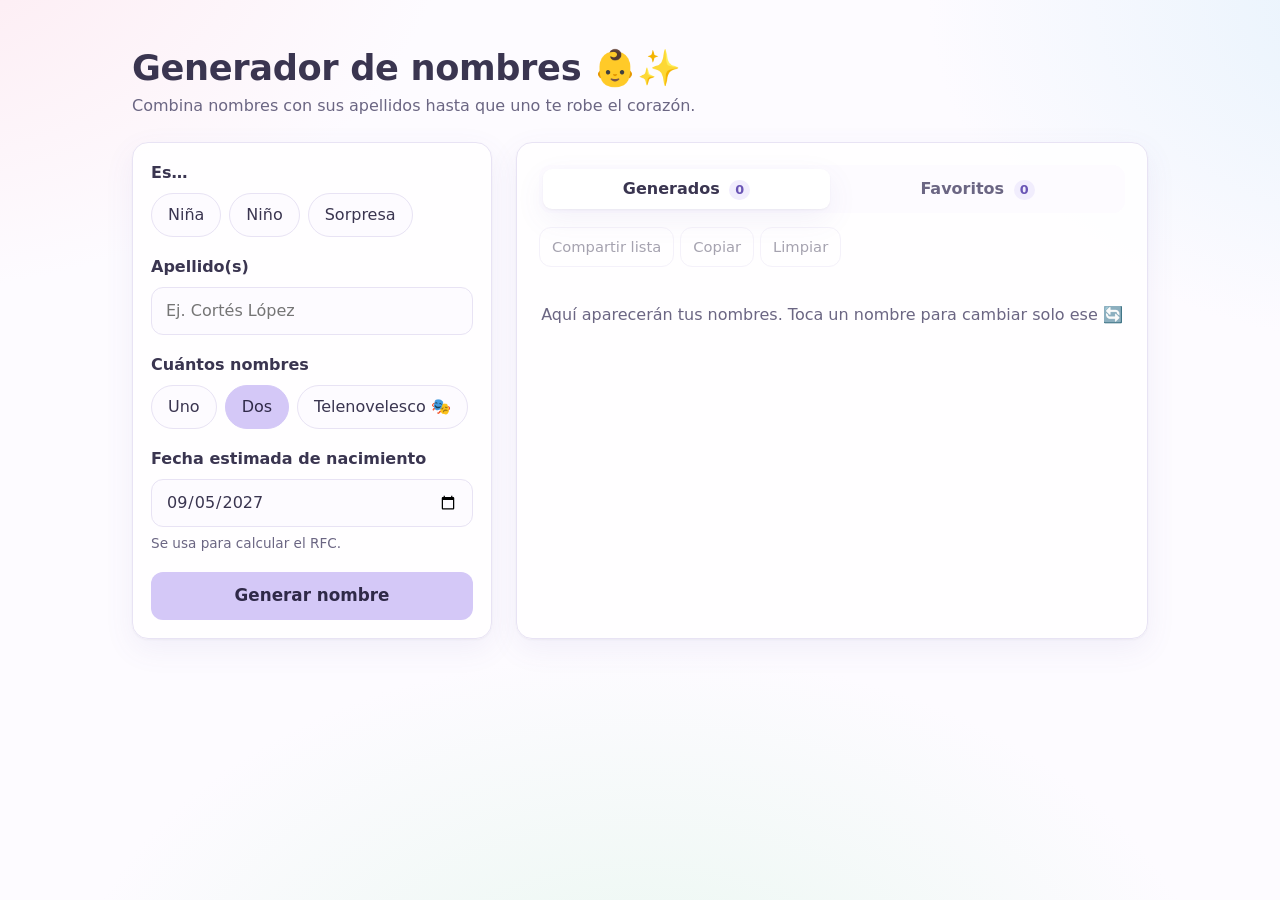
==== commit 16c11e84: "Fondo claro y tema claro siempre Se quita el modo oscuro automático: la app se ve en tonos claros au" ====
--- a/index.html
+++ b/index.html
@@ -5,13 +5,13 @@
     <meta name="viewport" content="width=device-width, initial-scale=1.0, viewport-fit=cover">
     <title>Generador de nombres</title>
     <meta name="description" content="Genera combinaciones de nombres para tu bebé con sus apellidos, guarda tus favoritos y compártelos.">
-    <meta name="theme-color" content="#faf8ff" media="(prefers-color-scheme: light)">
-    <meta name="theme-color" content="#1d1b26" media="(prefers-color-scheme: dark)">
+    <meta name="theme-color" content="#fdfbff">
+    <meta name="color-scheme" content="light">
     <meta property="og:title" content="Generador de nombres 👶✨">
     <meta property="og:description" content="Combinaciones de nombres para tu bebé, con sus apellidos. Guarda tus favoritos y compártelos.">
     <meta property="og:type" content="website">
     <link rel="icon" href="data:image/svg+xml,<svg xmlns='http://www.w3.org/2000/svg' viewBox='0 0 100 100'><text y='.9em' font-size='90'>👶</text></svg>">
-    <link rel="stylesheet" href="css/estilos.css?v=4">
+    <link rel="stylesheet" href="css/estilos.css?v=7">
 </head>
 <body>
 <div class="app">
@@ -100,6 +100,6 @@
     </li>
 </template>
 
-<script type="module" src="js/app.js?v=4"></script>
+<script type="module" src="js/app.js?v=7"></script>
 </body>
 </html>
--- a/css/estilos.css
+++ b/css/estilos.css
@@ -1,8 +1,12 @@
 /* ---------- Tokens ---------- */
 :root {
     /* Paleta pastel: lavanda como acento, con rosa, celeste y menta de apoyo */
-    --fondo: #faf8ff;
-    --fondo-degradado: linear-gradient(170deg, #fdf2f6 0%, #f6f3ff 38%, #eef7fd 72%, #f0faf5 100%);
+    --fondo: #fdfbff;
+    /* Fondo claro: base casi blanca con manchas pastel muy suaves en las esquinas */
+    --fondo-degradado:
+        radial-gradient(60rem 40rem at -10% -10%, #fde9f0 0%, transparent 60%),
+        radial-gradient(50rem 36rem at 110% 0%, #e6f2fc 0%, transparent 60%),
+        radial-gradient(60rem 40rem at 50% 115%, #e9f7f0 0%, transparent 60%);
     --panel: #ffffff;
     --texto: #3a3550;
     --texto-suave: #6b6683;
@@ -20,28 +24,7 @@
     --radio: 16px;
     --fuente: system-ui, -apple-system, "Segoe UI", Roboto, sans-serif;
     --fuente-nombre: "Iowan Old Style", "Palatino Linotype", Palatino, Georgia, serif;
-    color-scheme: light dark;
-}
-
-@media (prefers-color-scheme: dark) {
-    :root {
-        --fondo: #1d1b26;
-        --fondo-degradado: linear-gradient(170deg, #241f2c 0%, #1d1b26 50%, #1b2128 100%);
-        --panel: #272433;
-        --texto: #f1eef8;
-        --texto-suave: #b5b0c8;
-        --borde: #3a3649;
-        --acento: #bfb0f0;
-        --acento-texto: #1f1b2e;
-        --acento-fuerte: #cdc2f6;
-        --acento-suave: #332d47;
-        --rosa: #e9b3c5;
-        --rosa-fuerte: #f2a0ba;
-        --celeste: #aed3ef;
-        --menta: #aadfc8;
-        --error: #ff8a80;
-        --sombra: none;
-    }
+    color-scheme: light; /* siempre claro, aunque el sistema esté en modo oscuro */
 }
 
 /* ---------- Base ---------- */
@@ -49,7 +32,8 @@
 
 body {
     margin: 0;
-    background: var(--fondo) var(--fondo-degradado) fixed;
+    background: var(--fondo-degradado), var(--fondo);
+    background-attachment: fixed;
     color: var(--texto);
     font-family: var(--fuente);
     font-size: 16px;
@@ -211,7 +195,8 @@
     font-size: .8rem;
 }
 
-.herramientas { display: flex; flex-wrap: wrap; gap: 8px; }
+.herramientas { display: flex; flex-wrap: wrap; gap: 6px; }
+.herramientas .boton { padding: 6px 12px; font-size: .92rem; }
 
 .lista { list-style: none; margin: 0; padding: 0; display: grid; gap: 10px; }
 
